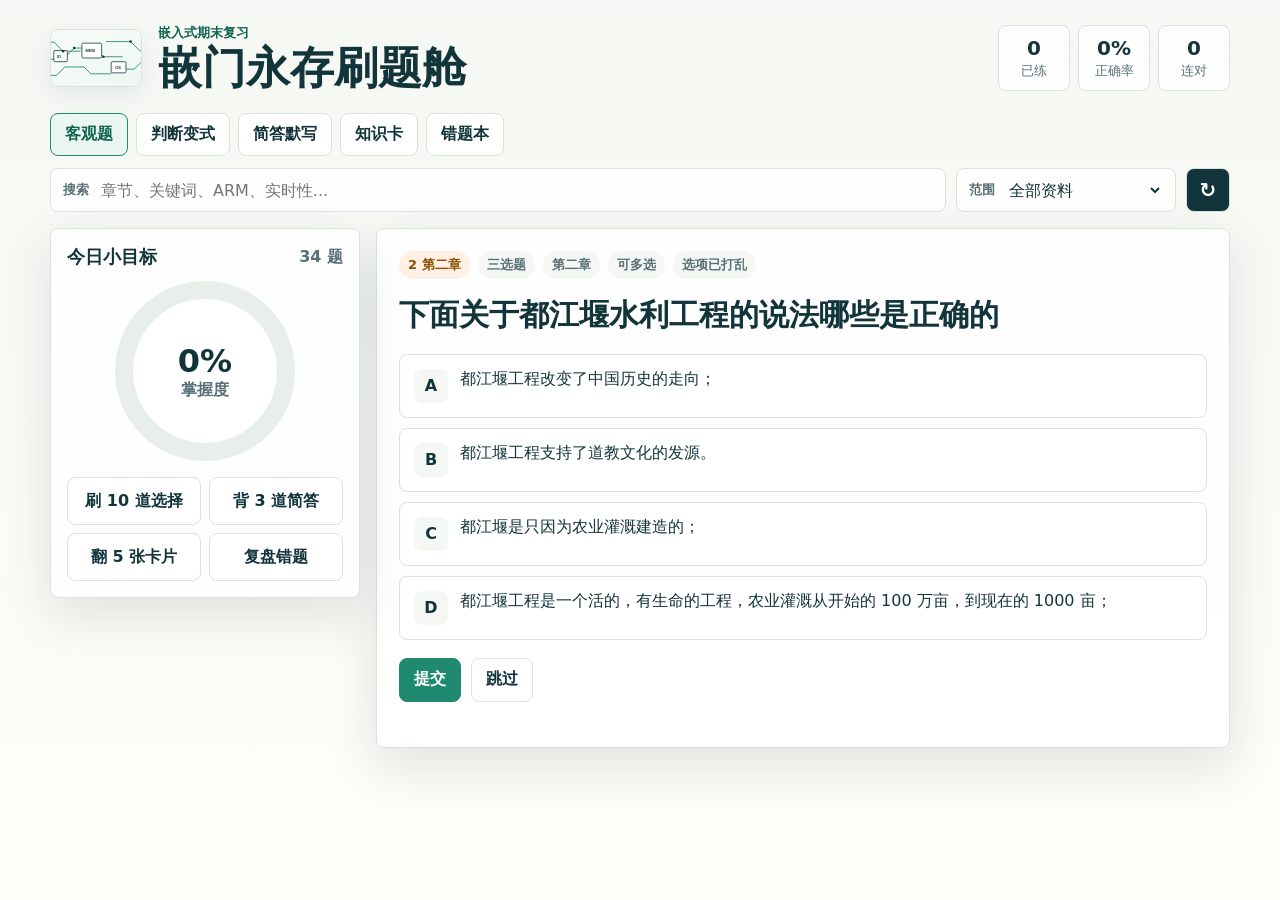
==== study-site/index.html @ 85f53aa1 "Add embedded systems study site" ====
<!doctype html>
<html lang="zh-CN">
  <head>
    <meta charset="utf-8" />
    <meta name="viewport" content="width=device-width, initial-scale=1" />
    <title>嵌门永存刷题舱</title>
    <link rel="stylesheet" href="./styles.css" />
  </head>
  <body>
    <div class="app-shell">
      <header class="topbar">
        <div class="brand">
          <img src="./assets/circuit.svg" alt="" />
          <div>
            <p class="eyebrow">嵌入式期末复习</p>
            <h1>嵌门永存刷题舱</h1>
          </div>
        </div>
        <div class="quick-stats" aria-live="polite">
          <div><span id="statDone">0</span><small>已练</small></div>
          <div><span id="statRate">0%</span><small>正确率</small></div>
          <div><span id="statStreak">0</span><small>连对</small></div>
        </div>
      </header>

      <nav class="mode-tabs" aria-label="学习模式">
        <button class="tab active" data-mode="choice" type="button">客观题</button>
        <button class="tab" data-mode="judge" type="button">判断变式</button>
        <button class="tab" data-mode="qa" type="button">简答默写</button>
        <button class="tab" data-mode="cards" type="button">知识卡</button>
        <button class="tab" data-mode="mistakes" type="button">错题本</button>
      </nav>

      <section class="controls" aria-label="筛选与操作">
        <label class="searchbox">
          <span>搜索</span>
          <input id="searchInput" type="search" placeholder="章节、关键词、ARM、实时性..." />
        </label>
        <label class="selectbox">
          <span>范围</span>
          <select id="chapterSelect"></select>
        </label>
        <button id="shuffleBtn" class="icon-button" type="button" title="随机下一题" aria-label="随机下一题">↻</button>
      </section>

      <main class="workspace">
        <aside class="deck-panel">
          <div class="panel-head">
            <h2>今日小目标</h2>
            <span id="deckCount">0 题</span>
          </div>
          <div class="progress-ring" aria-label="学习进度">
            <div>
              <strong id="progressPercent">0%</strong>
              <span>掌握度</span>
            </div>
          </div>
          <div class="mini-grid">
            <button type="button" data-jump="choice">刷 10 道选择</button>
            <button type="button" data-jump="qa">背 3 道简答</button>
            <button type="button" data-jump="cards">翻 5 张卡片</button>
            <button type="button" data-jump="mistakes">复盘错题</button>
          </div>
        </aside>

        <section id="studyCard" class="study-card" aria-live="polite"></section>
      </main>
    </div>

    <template id="emptyTemplate">
      <div class="empty-state">
        <h2>这个范围暂时没有题</h2>
        <p>换个关键词或章节试试。资料还在，别慌。</p>
      </div>
    </template>

    <script src="./data.js"></script>
    <script src="./app.js"></script>
  </body>
</html>
---- study-site/styles.css ----
:root {
  color-scheme: light;
  --ink: #12343b;
  --muted: #587078;
  --paper: #fffdf8;
  --soft: #f4f7f3;
  --line: #d9e3dc;
  --teal: #1f8a70;
  --teal-dark: #126451;
  --coral: #f05d5e;
  --amber: #f2b84b;
  --blue: #3d6fb6;
  --good: #1f8a70;
  --bad: #c74343;
  --shadow: 0 18px 50px rgba(18, 52, 59, 0.12);
}

* {
  box-sizing: border-box;
}

body {
  margin: 0;
  min-height: 100vh;
  background:
    linear-gradient(180deg, rgba(244, 247, 243, 0.9), rgba(255, 253, 248, 0.96)),
    var(--paper);
  color: var(--ink);
  font-family:
    Inter, ui-sans-serif, system-ui, -apple-system, BlinkMacSystemFont, "Segoe UI",
    "PingFang SC", "Microsoft YaHei", sans-serif;
  letter-spacing: 0;
}

button,
input,
select,
textarea {
  font: inherit;
}

button {
  cursor: pointer;
}

.app-shell {
  width: min(1180px, calc(100% - 32px));
  margin: 0 auto;
  padding: 24px 0 40px;
}

.topbar {
  display: flex;
  align-items: center;
  justify-content: space-between;
  gap: 20px;
  margin-bottom: 18px;
}

.brand {
  display: flex;
  align-items: center;
  min-width: 0;
  gap: 16px;
}

.brand img {
  width: 92px;
  height: 58px;
  object-fit: cover;
  border: 1px solid var(--line);
  border-radius: 8px;
  box-shadow: 0 8px 24px rgba(18, 52, 59, 0.08);
}

.eyebrow {
  margin: 0 0 3px;
  color: var(--teal-dark);
  font-size: 13px;
  font-weight: 800;
}

h1,
h2,
h3,
p {
  margin-top: 0;
}

h1 {
  margin-bottom: 0;
  font-size: clamp(26px, 5vw, 44px);
  line-height: 1.05;
}

.quick-stats {
  display: grid;
  grid-template-columns: repeat(3, minmax(72px, 1fr));
  gap: 8px;
}

.quick-stats div {
  min-width: 72px;
  padding: 10px 12px;
  border: 1px solid var(--line);
  border-radius: 8px;
  background: rgba(255, 255, 255, 0.82);
  text-align: center;
}

.quick-stats span {
  display: block;
  font-size: 20px;
  font-weight: 850;
}

.quick-stats small {
  color: var(--muted);
}

.mode-tabs {
  display: flex;
  gap: 8px;
  overflow-x: auto;
  padding: 4px 0 12px;
  scrollbar-width: thin;
}

.tab,
.mini-grid button,
.primary,
.secondary,
.option,
.judge-button {
  border: 1px solid var(--line);
  border-radius: 8px;
  background: #fff;
  color: var(--ink);
  transition:
    border-color 0.18s ease,
    background 0.18s ease,
    transform 0.18s ease;
}

.tab {
  flex: 0 0 auto;
  padding: 10px 14px;
  font-weight: 800;
}

.tab.active {
  border-color: var(--teal);
  background: #eaf6f1;
  color: var(--teal-dark);
}

.controls {
  display: grid;
  grid-template-columns: minmax(0, 1fr) 220px 44px;
  gap: 10px;
  margin-bottom: 16px;
}

.searchbox,
.selectbox {
  display: flex;
  align-items: center;
  gap: 10px;
  height: 44px;
  padding: 0 12px;
  border: 1px solid var(--line);
  border-radius: 8px;
  background: rgba(255, 255, 255, 0.9);
}

.searchbox span,
.selectbox span {
  flex: 0 0 auto;
  color: var(--muted);
  font-size: 13px;
  font-weight: 800;
}

.searchbox input,
.selectbox select {
  width: 100%;
  min-width: 0;
  border: 0;
  outline: 0;
  background: transparent;
  color: var(--ink);
}

.icon-button {
  width: 44px;
  height: 44px;
  border: 1px solid var(--line);
  border-radius: 8px;
  background: var(--ink);
  color: #fff;
  font-size: 20px;
  font-weight: 900;
}

.workspace {
  display: grid;
  grid-template-columns: 310px minmax(0, 1fr);
  gap: 16px;
  align-items: start;
}

.deck-panel,
.study-card {
  border: 1px solid var(--line);
  border-radius: 8px;
  background: rgba(255, 255, 255, 0.88);
  box-shadow: var(--shadow);
}

.deck-panel {
  position: sticky;
  top: 16px;
  padding: 16px;
}

.panel-head {
  display: flex;
  align-items: center;
  justify-content: space-between;
  gap: 10px;
  margin-bottom: 12px;
}

.panel-head h2 {
  margin: 0;
  font-size: 18px;
}

.panel-head span {
  color: var(--muted);
  font-weight: 800;
}

.progress-ring {
  display: grid;
  place-items: center;
  width: 180px;
  height: 180px;
  margin: 8px auto 16px;
  border-radius: 50%;
  background:
    radial-gradient(circle at center, #fff 0 56%, transparent 57%),
    conic-gradient(var(--teal) var(--progress, 0%), #e8eee9 0);
}

.progress-ring div {
  text-align: center;
}

.progress-ring strong {
  display: block;
  font-size: 32px;
}

.progress-ring span {
  color: var(--muted);
  font-weight: 800;
}

.mini-grid {
  display: grid;
  grid-template-columns: 1fr 1fr;
  gap: 8px;
}

.mini-grid button {
  min-height: 48px;
  padding: 8px;
  font-weight: 800;
}

.study-card {
  min-height: 520px;
  padding: 22px;
}

.card-meta {
  display: flex;
  flex-wrap: wrap;
  gap: 8px;
  margin-bottom: 16px;
}

.pill {
  display: inline-flex;
  align-items: center;
  min-height: 28px;
  padding: 4px 9px;
  border-radius: 999px;
  background: var(--soft);
  color: var(--muted);
  font-size: 13px;
  font-weight: 800;
}

.pill.hot {
  background: #fff0e3;
  color: #8c4f00;
}

.prompt {
  margin-bottom: 18px;
  font-size: clamp(20px, 3vw, 30px);
  line-height: 1.35;
}

.option-list {
  display: grid;
  gap: 10px;
  margin: 16px 0;
}

.option {
  display: grid;
  grid-template-columns: 34px minmax(0, 1fr);
  gap: 12px;
  width: 100%;
  padding: 14px;
  text-align: left;
}

.option:hover,
.mini-grid button:hover,
.tab:hover,
.judge-button:hover {
  transform: translateY(-1px);
  border-color: var(--teal);
}

.option-key {
  display: grid;
  place-items: center;
  width: 34px;
  height: 34px;
  border-radius: 8px;
  background: var(--soft);
  font-weight: 900;
}

.option.selected {
  border-color: var(--blue);
  background: #eef4ff;
}

.option.correct {
  border-color: var(--good);
  background: #ebf7f1;
}

.option.wrong {
  border-color: var(--bad);
  background: #fff0ef;
}

.actions {
  display: flex;
  flex-wrap: wrap;
  gap: 10px;
  margin-top: 18px;
}

.primary,
.secondary,
.judge-button {
  min-height: 44px;
  padding: 10px 14px;
  font-weight: 850;
}

.primary {
  border-color: var(--teal);
  background: var(--teal);
  color: #fff;
}

.secondary {
  background: #fff;
}

.feedback {
  margin-top: 12px;
  padding: 12px 14px;
  border-left: 4px solid var(--amber);
  border-radius: 8px;
  background: #fff8e8;
  color: #5e4714;
  line-height: 1.55;
}

.answer-block {
  max-height: 320px;
  overflow: auto;
  margin-top: 14px;
  padding: 16px;
  border: 1px solid var(--line);
  border-radius: 8px;
  background: #fbfdfb;
  white-space: pre-wrap;
  line-height: 1.75;
}

.writebox {
  width: 100%;
  min-height: 160px;
  resize: vertical;
  padding: 14px;
  border: 1px solid var(--line);
  border-radius: 8px;
  outline-color: var(--teal);
  background: #fff;
  line-height: 1.65;
}

.keyword-row {
  display: flex;
  flex-wrap: wrap;
  gap: 8px;
  margin-top: 12px;
}

.keyword {
  padding: 5px 9px;
  border-radius: 999px;
  background: #eef4ff;
  color: #294f88;
  font-size: 13px;
  font-weight: 800;
}

.judge-grid {
  display: grid;
  grid-template-columns: 1fr 1fr;
  gap: 10px;
}

.judge-button.true {
  border-color: var(--good);
}

.judge-button.false {
  border-color: var(--coral);
}

.mistake-list {
  display: grid;
  gap: 10px;
  margin-top: 14px;
}

.mistake-item {
  padding: 12px;
  border: 1px solid var(--line);
  border-radius: 8px;
  background: #fff;
}

.mistake-item h3 {
  margin-bottom: 8px;
  font-size: 16px;
}

.mistake-item p {
  margin: 0;
  color: var(--muted);
  line-height: 1.55;
}

.empty-state {
  display: grid;
  place-items: center;
  min-height: 360px;
  text-align: center;
}

.empty-state h2 {
  margin-bottom: 8px;
}

.empty-state p {
  color: var(--muted);
}

@media (max-width: 820px) {
  .app-shell {
    width: min(100% - 20px, 720px);
    padding-top: 14px;
  }

  .topbar {
    align-items: flex-start;
    flex-direction: column;
  }

  .brand img {
    width: 76px;
    height: 52px;
  }

  .quick-stats {
    width: 100%;
  }

  .controls {
    grid-template-columns: 1fr 44px;
  }

  .selectbox {
    grid-column: 1 / -1;
    grid-row: 2;
  }

  .workspace {
    grid-template-columns: 1fr;
    grid-template-areas:
      "study"
      "deck";
  }

  .study-card {
    grid-area: study;
  }

  .deck-panel {
    grid-area: deck;
    position: static;
  }

  .progress-ring {
    width: 132px;
    height: 132px;
  }

  .study-card {
    min-height: 480px;
    padding: 16px;
  }

  .judge-grid {
    grid-template-columns: 1fr;
  }
}

@media (max-width: 480px) {
  .brand {
    align-items: flex-start;
  }

  .brand img {
    display: none;
  }

  .mini-grid {
    grid-template-columns: 1fr;
  }

  .option {
    grid-template-columns: 30px minmax(0, 1fr);
    padding: 12px;
  }

  .option-key {
    width: 30px;
    height: 30px;
  }
}
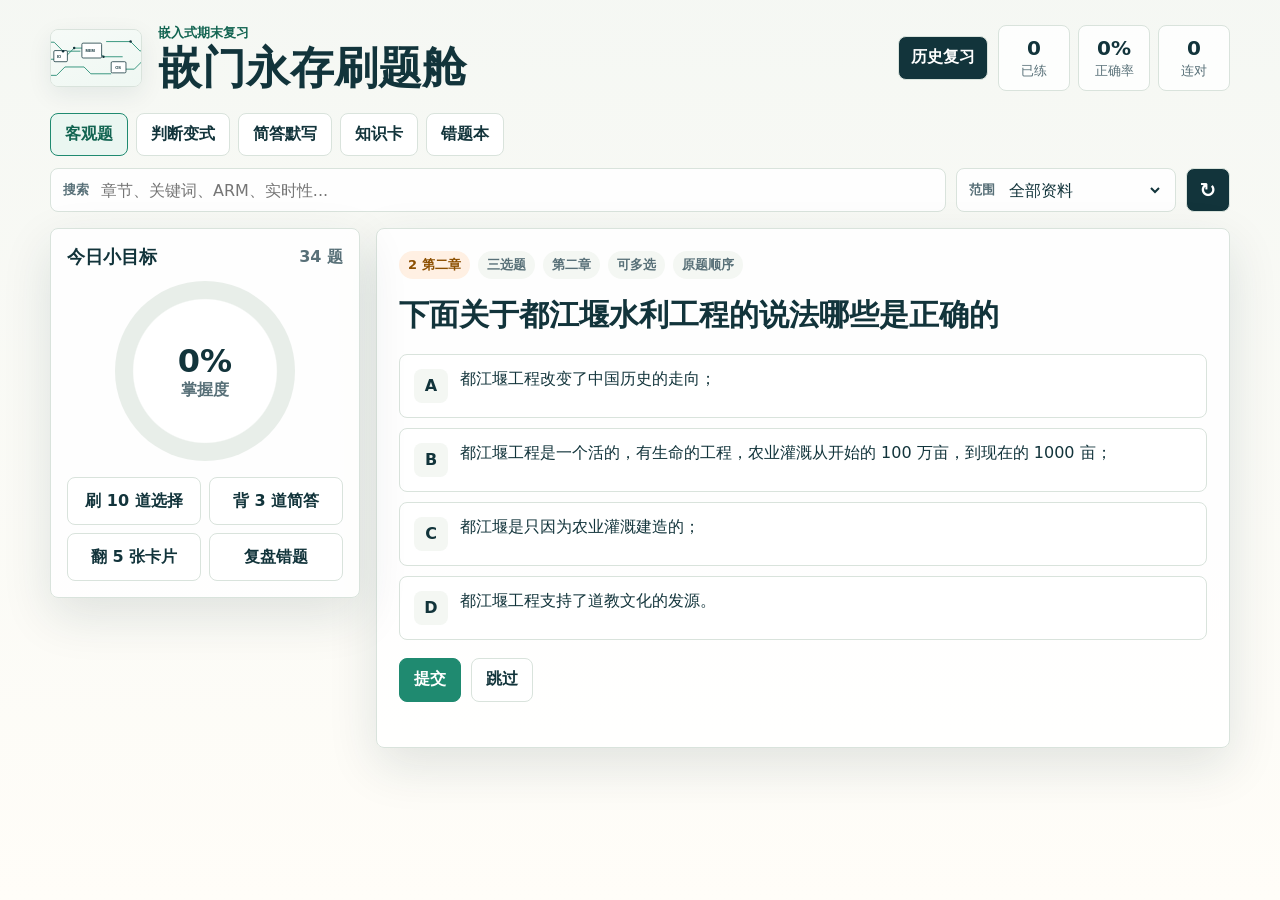
==== commit a8836d60: "Add navigation between review tools" ====
--- a/study-site/index.html
+++ b/study-site/index.html
@@ -16,10 +16,13 @@
             <h1>嵌门永存刷题舱</h1>
           </div>
         </div>
-        <div class="quick-stats" aria-live="polite">
-          <div><span id="statDone">0</span><small>已练</small></div>
-          <div><span id="statRate">0%</span><small>正确率</small></div>
-          <div><span id="statStreak">0</span><small>连对</small></div>
+        <div class="topbar-actions">
+          <a class="nav-link" href="../">历史复习</a>
+          <div class="quick-stats" aria-live="polite">
+            <div><span id="statDone">0</span><small>已练</small></div>
+            <div><span id="statRate">0%</span><small>正确率</small></div>
+            <div><span id="statStreak">0</span><small>连对</small></div>
+          </div>
         </div>
       </header>
 
--- a/study-site/styles.css
+++ b/study-site/styles.css
@@ -99,6 +99,27 @@
   gap: 8px;
 }
 
+.topbar-actions {
+  display: flex;
+  align-items: center;
+  gap: 10px;
+}
+
+.nav-link {
+  display: inline-flex;
+  align-items: center;
+  justify-content: center;
+  min-height: 44px;
+  padding: 10px 12px;
+  border: 1px solid var(--line);
+  border-radius: 8px;
+  background: var(--ink);
+  color: #fff;
+  font-weight: 850;
+  text-decoration: none;
+  white-space: nowrap;
+}
+
 .quick-stats div {
   min-width: 72px;
   padding: 10px 12px;
@@ -501,6 +522,12 @@
     flex-direction: column;
   }
 
+  .topbar-actions {
+    width: 100%;
+    align-items: stretch;
+    flex-direction: column;
+  }
+
   .brand img {
     width: 76px;
     height: 52px;
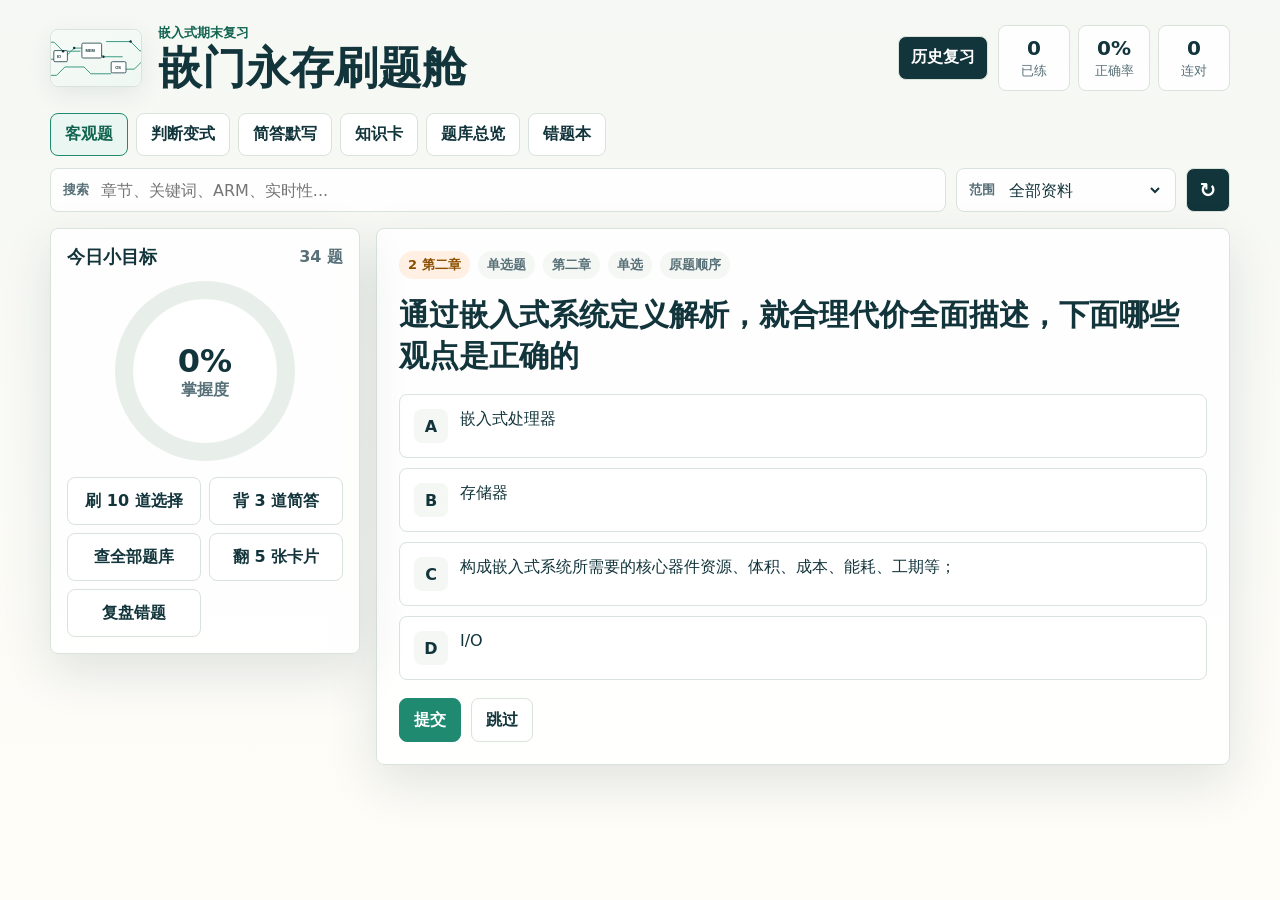
==== commit 2d8a43cf: "Add searchable embedded question bank" ====
--- a/study-site/index.html
+++ b/study-site/index.html
@@ -31,6 +31,7 @@
         <button class="tab" data-mode="judge" type="button">判断变式</button>
         <button class="tab" data-mode="qa" type="button">简答默写</button>
         <button class="tab" data-mode="cards" type="button">知识卡</button>
+        <button class="tab" data-mode="bank" type="button">题库总览</button>
         <button class="tab" data-mode="mistakes" type="button">错题本</button>
       </nav>
 
@@ -61,6 +62,7 @@
           <div class="mini-grid">
             <button type="button" data-jump="choice">刷 10 道选择</button>
             <button type="button" data-jump="qa">背 3 道简答</button>
+            <button type="button" data-jump="bank">查全部题库</button>
             <button type="button" data-jump="cards">翻 5 张卡片</button>
             <button type="button" data-jump="mistakes">复盘错题</button>
           </div>
--- a/study-site/styles.css
+++ b/study-site/styles.css
@@ -478,14 +478,16 @@
   margin-top: 14px;
 }
 
-.mistake-item {
+.mistake-item,
+.bank-item {
   padding: 12px;
   border: 1px solid var(--line);
   border-radius: 8px;
   background: #fff;
 }
 
-.mistake-item h3 {
+.mistake-item h3,
+.bank-item h3 {
   margin-bottom: 8px;
   font-size: 16px;
 }
@@ -494,6 +496,72 @@
   margin: 0;
   color: var(--muted);
   line-height: 1.55;
+}
+
+.bank-summary {
+  display: flex;
+  flex-wrap: wrap;
+  gap: 8px;
+  margin: 0 0 14px;
+}
+
+.bank-summary span {
+  padding: 7px 10px;
+  border: 1px solid var(--line);
+  border-radius: 8px;
+  background: var(--soft);
+  color: var(--muted);
+  font-weight: 800;
+}
+
+.bank-list {
+  display: grid;
+  gap: 12px;
+}
+
+.bank-item-head {
+  display: grid;
+  grid-template-columns: minmax(0, 1fr) auto;
+  gap: 12px;
+  align-items: start;
+}
+
+.bank-item-head h3 {
+  margin-top: 8px;
+  line-height: 1.45;
+}
+
+.bank-options {
+  margin: 10px 0 0;
+  padding-left: 0;
+  list-style: none;
+  display: grid;
+  gap: 6px;
+}
+
+.bank-options li,
+.bank-answer {
+  padding: 8px 10px;
+  border-radius: 8px;
+  background: var(--soft);
+  line-height: 1.55;
+}
+
+.bank-options li.is-answer {
+  border: 1px solid var(--good);
+  background: #ebf7f1;
+  font-weight: 850;
+}
+
+.bank-answer {
+  margin-top: 10px;
+  white-space: pre-wrap;
+}
+
+.bank-answer summary {
+  cursor: pointer;
+  color: var(--teal-dark);
+  font-weight: 850;
 }
 
 .empty-state {
@@ -575,6 +643,10 @@
   .judge-grid {
     grid-template-columns: 1fr;
   }
+
+  .bank-item-head {
+    grid-template-columns: 1fr;
+  }
 }
 
 @media (max-width: 480px) {
